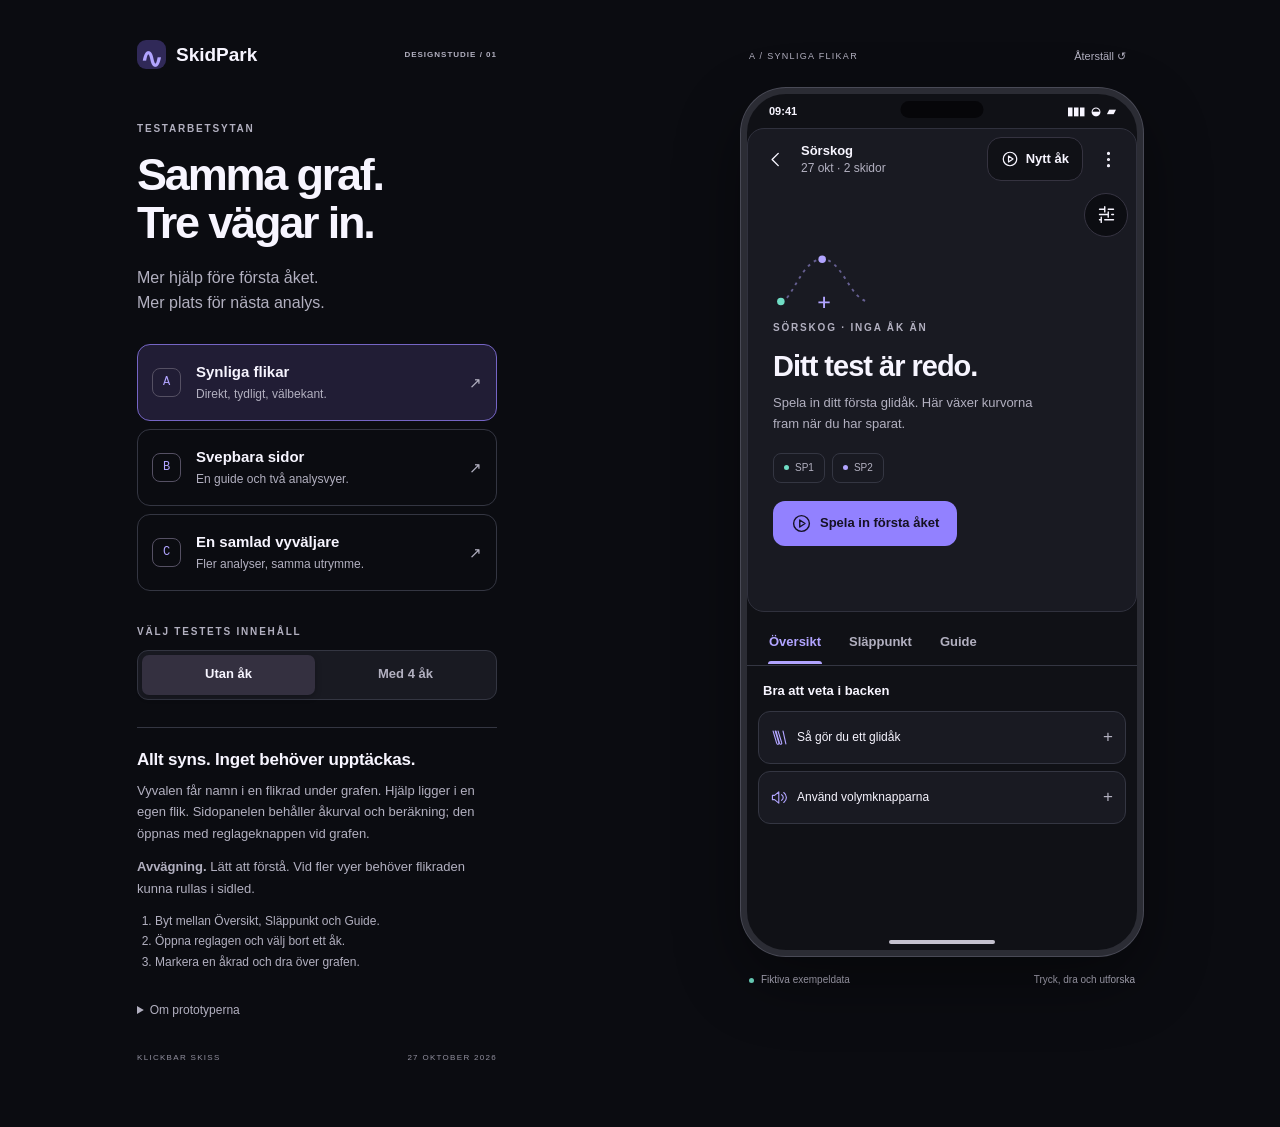
==== docs/product-ux/analysis-prototypes/index.html @ e24ff607 "feat: support apple ios" ====
<!doctype html>
<html lang="sv">
<head>
  <meta charset="utf-8">
  <meta name="viewport" content="width=device-width, initial-scale=1">
  <meta name="theme-color" content="#101116">
  <meta name="description" content="Tre klickbara förslag för SkidParks testarbetsyta. Jämför flikar, svepsidor och en skalbar vyväljare.">
  <title>SkidPark — tre sätt att hitta i analysen</title>
  <link rel="stylesheet" href="styles.css">
  <script src="app.js" defer></script>
</head>
<body>
  <main class="workbench">
    <aside class="brief">
      <a class="brand" href="#a"><span class="brand-symbol">∿</span> SkidPark <span class="eyebrow">DESIGNSTUDIE / 01</span></a>
      <div class="intro"><p class="eyebrow">TESTARBETSYTAN</p><h1>Samma graf.<br>Tre vägar in.</h1><p class="lede">Mer hjälp före första åket.<br>Mer plats för nästa analys.</p></div>
      <nav class="concepts" aria-label="Välj prototyp">
        <button data-concept="a"><span class="concept-number">A</span><span><strong>Synliga flikar</strong><small>Direkt, tydligt, välbekant.</small></span><span class="concept-arrow">↗</span></button>
        <button data-concept="b"><span class="concept-number">B</span><span><strong>Svepbara sidor</strong><small>En guide och två analysvyer.</small></span><span class="concept-arrow">↗</span></button>
        <button data-concept="c"><span class="concept-number">C</span><span><strong>En samlad vyväljare</strong><small>Fler analyser, samma utrymme.</small></span><span class="concept-arrow">↗</span></button>
      </nav>
      <div class="scenario"><span class="eyebrow">VÄLJ TESTETS INNEHÅLL</span><div class="segmented" aria-label="Testets innehåll"><button data-scenario="empty">Utan åk</button><button data-scenario="runs">Med 4 åk</button></div></div>
      <section id="concept-note" class="concept-note" aria-live="polite"></section>
      <details class="study-details"><summary>Om prototyperna</summary><p>Tre alternativa lösningar, inte tre steg i samma flöde. Grafens placering och fördelningen 60/40 mellan graf och nederdel är gemensamma.</p><p>Fiktiva kurvor och värden. Inspelning, GPS, export och beräkningar är inte implementerade. Ingen data sparas.</p><p>Underlaget är aktuell Flutter-kod, projektets produktbeslut och en lokal skärmbild från 26 oktober. Pekgester behöver också provas i appen på en telefon.</p><p>Inspiration: <a href="https://support.strava.com/en-us/articles/15401943/viewing-activities" target="_blank" rel="noreferrer">Stravas väg från översikt till analys</a> och <a href="https://support.garmin.com/en-IE/?faq=Kc8agkXjSE7khwFFdZQuV6" target="_blank" rel="noreferrer">Garmins separata data- och interaktionsytor</a>. Mönster att undersöka, inte validering för SkidPark.</p></details>
      <p class="workbench-footer">KLICKBAR SKISS <span>27 OKTOBER 2026</span></p>
    </aside>
    <section class="preview" aria-label="Klickbar mobilprototyp">
      <div class="preview-caption"><span id="preview-name">A / SYNLIGA FLIKAR</span><button id="reset">Återställ ↺</button></div>
      <div class="phone" id="phone">
        <div class="status-bar" aria-hidden="true"><span>09:41</span><span class="status-island"></span><span>▮▮▮ &nbsp;◒ &nbsp;▰</span></div>
        <div class="app" id="app"></div>
        <div id="overlays"></div>
        <div class="home-indicator" aria-hidden="true"></div>
      </div>
      <div class="preview-foot"><span class="demo-dot"></span> Fiktiva exempeldata <span>Tryck, dra och utforska</span></div>
    </section>
  </main>
</body>
</html>
---- docs/product-ux/analysis-prototypes/styles.css ----
:root {
  color-scheme:dark;
  --canvas:#0b0c11;
  --phone:#101116;
  --surface:#191a22;
  --raised:#20212c;
  --soft:#262735;
  --stroke:#343642;
  --text:#f7f5ff;
  --muted:#b2b0c0;
  --primary:#b1a4ff;
  --primary-soft:#302958;
  --mint:#70ddc5;
  --yellow:#f5c86b;
  --blue:#7db9ff;
}

* {
  box-sizing:border-box;
}

body {
  margin:0;
  background:var(--canvas);
  color:var(--text);
  font:15px/1.45 -apple-system,BlinkMacSystemFont,"Segoe UI",sans-serif;
}

button,input {
  font:inherit;
}

button {
  color:inherit;
  cursor:pointer;
  border:0;
  background:none;
}

button:disabled {
  cursor:default;
  opacity:.4;
}

button:focus-visible,a:focus-visible,summary:focus-visible,input:focus-visible {
  outline:2px solid var(--mint);
  outline-offset:3px;
}

button,a,input {
  -webkit-tap-highlight-color:transparent;
}

a {
  color:var(--primary);
}

svg {
  display:block;
}

button svg {
  width:21px;
  height:21px;
  flex-shrink:0;
}

h1,h2,h3,p {
  margin:0;
}

h2 {
  font-size:25px;
  line-height:1.18;
  letter-spacing:-.6px;
}

h3 {
  font-size:16px;
  line-height:1.3;
}

small {
  font-size:12px;
}

strong {
  font-weight:650;
}

.eyebrow {
  font-size:10px;
  font-weight:700;
  letter-spacing:1.8px;
  color:var(--muted);
}

.workbench {
  max-width:1090px;
  min-height:100vh;
  margin:auto;
  padding:40px 42px;
  display:grid;
  grid-template-columns:360px 402px;
  justify-content:space-between;
  gap:70px;
}

.brand {
  display:flex;
  align-items:center;
  gap:10px;
  color:var(--text);
  text-decoration:none;
  font-weight:750;
  font-size:19px;
}

.brand-symbol {
  display:grid;
  place-items:center;
  background:var(--primary-soft);
  color:var(--primary);
  width:29px;
  height:29px;
  border-radius:9px;
  font-size:27px;
}

.brand .eyebrow {
  margin-left:auto;
  font-size:8px;
  letter-spacing:1px;
}

.intro {
  margin-top:53px;
  margin-bottom:28px;
}

.intro h1 {
  font-size:45px;
  font-weight:600;
  line-height:1.07;
  letter-spacing:-2.2px;
  margin:14px 0 18px;
}

.lede {
  font-size:16px;
  line-height:1.6;
  color:var(--muted);
}

.concepts {
  display:grid;
  gap:8px;
}

.concepts>button {
  text-align:left;
  display:flex;
  align-items:center;
  gap:15px;
  padding:15px 14px;
  border-radius:13px;
  min-height:77px;
  border:1px solid var(--stroke);
  transition:background .15s;
}

.concepts>button:hover {
  background:var(--surface);
}

.concepts>button[aria-pressed=true] {
  border-color:#7565c5;
  background:#211d35;
}

.concept-number {
  width:29px;
  height:29px;
  display:grid;
  place-items:center;
  border:1px solid #555063;
  border-radius:8px;
  color:var(--primary);
  font:500 12px ui-monospace,monospace;
}

.concepts strong {
  font-size:15px;
}

.concepts small {
  display:block;
  color:var(--muted);
  margin-top:3px;
}

.concept-arrow {
  margin-left:auto;
  color:var(--muted);
}

.scenario {
  margin-top:28px;
}

.segmented {
  display:flex;
  padding:4px;
  background:var(--surface);
  border:1px solid var(--stroke);
  border-radius:11px;
  gap:4px;
  margin-top:9px;
}

.segmented button {
  min-height:40px;
  flex:1;
  border-radius:7px;
  color:var(--muted);
  font-size:13px;
  font-weight:600;
}

.segmented button[aria-pressed=true] {
  background:#343040;
  color:var(--text);
  box-shadow:0 2px 6px #0004;
}

.concept-note {
  margin-top:27px;
  padding-top:22px;
  border-top:1px solid var(--stroke);
}

.concept-note h2 {
  font-size:17px;
  letter-spacing:-.2px;
  margin-bottom:10px;
}

.concept-note p {
  color:var(--muted);
  font-size:13px;
  line-height:1.65;
}

.concept-note .tradeoff {
  margin-top:12px;
}

.concept-note ol {
  padding-left:18px;
  font-size:12px;
  color:var(--muted);
  line-height:1.7;
  margin-bottom:0;
}

.study-details {
  margin-top:22px;
  color:var(--muted);
  font-size:12px;
}

.study-details summary {
  cursor:pointer;
  padding:8px 0;
}

.study-details p {
  margin-top:10px;
  line-height:1.6;
}

.workbench-footer {
  font-size:8px;
  letter-spacing:1.3px;
  color:#92909f;
  margin:24px 0;
}

.workbench-footer span {
  float:right;
}

.preview-caption {
  display:flex;
  justify-content:space-between;
  align-items:center;
  margin:0 8px 14px;
  font-size:9px;
  letter-spacing:1.3px;
  color:var(--muted);
}

.preview-caption button {
  font-size:11px;
  letter-spacing:0;
  padding:9px;
}

.phone {
  width:402px;
  height:868px;
  border:6px solid #2b2c34;
  border-radius:45px;
  position:relative;
  overflow:hidden;
  background:var(--phone);
  box-shadow:0 0 0 1px #494a56,0 25px 65px #0006;
}

.status-bar {
  position:absolute;
  top:0;
  left:0;
  right:0;
  height:32px;
  padding:10px 22px 0;
  display:flex;
  justify-content:space-between;
  font-weight:650;
  font-size:11px;
  z-index:1;
}

.status-island {
  height:17px;
  width:83px;
  border-radius:10px;
  background:#060609;
  position:absolute;
  top:7px;
  left:50%;
  transform:translateX(-50%);
}

.app {
  position:absolute;
  top:34px;
  bottom:16px;
  left:0;
  right:0;
  display:flex;
  flex-direction:column;
}

.home-indicator {
  position:absolute;
  bottom:6px;
  left:calc(50% - 53px);
  height:4px;
  width:106px;
  border-radius:3px;
  background:#c4c1ce;
  z-index:30;
}

.preview-foot {
  display:flex;
  align-items:center;
  gap:7px;
  color:var(--muted);
  font-size:10px;
  padding:17px 8px;
}

.preview-foot>span:last-child {
  margin-left:auto;
}

.demo-dot {
  width:5px;
  height:5px;
  background:var(--mint);
  border-radius:50%;
}

.graph-region {
  flex:3;
  min-height:0;
  position:relative;
  border:1px solid #30313d;
  border-radius:17px;
  background:var(--surface);
  overflow:hidden;
}

.topbar {
  position:absolute;
  top:6px;
  left:6px;
  right:6px;
  height:49px;
  display:flex;
  align-items:center;
  gap:3px;
  z-index:3;
}

.icon-button {
  min-width:44px;
  min-height:44px;
  display:inline-flex;
  justify-content:center;
  align-items:center;
  border-radius:14px;
}

.icon-button:hover {
  background:#ffffff0b;
}

.test-name {
  font-size:12px;
  line-height:1.4;
  color:var(--muted);
  flex:1;
}

.test-name strong {
  color:var(--text);
  display:block;
  font-size:13px;
}

.new-run {
  background:var(--phone);
  padding:0 13px;
  display:flex;
  align-items:center;
  gap:7px;
  min-height:44px;
  font-size:13px;
  font-weight:650;
  border-radius:14px;
  border:1px solid #353340;
}

.new-run svg {
  width:18px;
  height:18px;
}

.graph-tools {
  position:absolute;
  right:8px;
  top:64px;
  display:grid;
  gap:7px;
  z-index:3;
}

.tool {
  background:#0b0c11eb;
  border:1px solid #363442;
  border-radius:50%;
  min-width:44px;
  min-height:44px;
}

.tool .badge {
  position:absolute;
  right:-1px;
  top:-2px;
  width:15px;
  height:15px;
  border-radius:50%;
  background:var(--primary);
  color:#151123;
  font-size:9px;
  font-weight:700;
  display:grid;
  place-items:center;
}

.tool {
  position:relative;
}

.chart {
  width:100%;
  height:100%;
  touch-action:none;
  user-select:none;
}

.chart text {
  font-family:-apple-system,BlinkMacSystemFont,sans-serif;
  font-size:10px;
  fill:#b2b0c0;
}

.chart .grid {
  stroke:#444653;
  stroke-width:.7;
  stroke-dasharray:4 5;
}

.chart .curve {
  fill:none;
  stroke-width:2.6;
  stroke-linecap:round;
  stroke-linejoin:round;
  transition:opacity .15s;
}

.chart .curve.dim {
  opacity:.18;
}

.chart .curve.highlight {
  stroke-width:4;
}

.graph-caption {
  position:absolute;
  bottom:12px;
  left:44px;
  color:var(--muted);
  font-size:9px;
  pointer-events:none;
}

.chart-tooltip {
  position:absolute;
  left:49px;
  top:64px;
  background:#0b0c11ed;
  border:1px solid var(--stroke);
  padding:8px 10px;
  border-radius:10px;
  font-size:11px;
  pointer-events:none;
  z-index:2;
  max-width:245px;
}

.chart-tooltip strong {
  color:var(--mint);
}

.lower {
  flex:2;
  min-height:0;
  display:flex;
  flex-direction:column;
  position:relative;
  padding-top:8px;
}

.view-nav {
  display:flex;
  flex-shrink:0;
  min-height:46px;
  align-items:center;
  gap:2px;
  padding:0 9px;
  border-bottom:1px solid var(--stroke);
}

.view-nav button {
  min-height:44px;
  padding:0 13px;
  color:var(--muted);
  font-weight:600;
  font-size:13px;
  position:relative;
  white-space:nowrap;
}

.view-nav button[aria-selected=true] {
  color:var(--primary);
}

.view-nav button[aria-selected=true]:after {
  position:absolute;
  bottom:0;
  left:12px;
  right:12px;
  height:3px;
  border-radius:3px 3px 0 0;
  background:var(--primary);
  content:"";
}

.view-nav .nav-spacer {
  flex:1;
}

.view-nav .icon-button {
  padding:0 8px;
  min-width:44px;
}

.selection-summary {
  min-height:35px;
  display:flex;
  align-items:center;
  gap:7px;
  padding:0 17px;
  color:var(--muted);
  font-size:10px;
  flex-shrink:0;
}

.selection-summary button {
  padding:3px 0;
  color:var(--muted);
  font-size:10px;
  display:flex;
  align-items:center;
  gap:5px;
  min-height:32px;
}

.selection-summary button svg {
  width:12px;
  height:12px;
}

.selection-summary .selection-method {
  margin-left:auto;
  color:var(--primary);
}

.lower-scroll {
  overflow-y:auto;
  overscroll-behavior:contain;
  flex:1;
  min-height:0;
  scrollbar-width:thin;
  padding:0 11px 12px;
  touch-action:pan-y;
}

.run-row {
  display:block;
  text-align:left;
  width:100%;
  padding:12px;
  border:1px solid #30303d;
  background:var(--surface);
  border-radius:13px;
  margin-bottom:7px;
}

.run-row.selected {
  border-color:var(--primary);
  background:#221e33;
}

.run-title {
  display:flex;
  align-items:center;
  gap:8px;
  font-size:13px;
  font-weight:650;
}

.line-symbol {
  width:18px;
  height:3px;
  border-radius:3px;
  flex-shrink:0;
  background:var(--line);
}

.line-symbol.dashed {
  background:repeating-linear-gradient(to right,var(--line),var(--line) 4px,transparent 4px,transparent 7px);
}

.run-title small {
  margin-left:auto;
  font-size:10px;
  font-weight:400;
  color:var(--muted);
}

.run-stats {
  display:flex;
  justify-content:space-between;
  gap:10px;
  margin:10px 0 0 26px;
}

.run-stats label {
  display:block;
  color:var(--muted);
  font-size:9px;
  line-height:1.2;
}

.run-stats span {
  font-size:15px;
  font-variant-numeric:tabular-nums;
}

.run-stats em {
  font-size:9px;
  color:var(--muted);
  font-style:normal;
}

.quality-warning {
  font-size:9px;
  color:var(--yellow);
  margin:7px 0 0 26px;
}

.swipe-nav {
  display:flex;
  align-items:center;
  justify-content:space-between;
  min-height:49px;
  padding:0 8px;
  border-bottom:1px solid var(--stroke);
  flex-shrink:0;
}

.swipe-title {
  display:flex;
  align-items:center;
  flex-direction:column;
  font-size:13px;
  font-weight:600;
  gap:6px;
}

.page-dots {
  display:flex;
  gap:5px;
}

.page-dots i {
  width:4px;
  height:4px;
  border-radius:5px;
  background:#66616f;
}

.page-dots i.active {
  width:16px;
  background:var(--primary);
}

.swipe-nav svg {
  width:18px;
  height:18px;
}

.swipe-hint {
  font-size:9px;
  color:var(--muted);
  text-align:center;
  padding:4px 0 0;
  flex-shrink:0;
}

.view-picker-bar {
  display:flex;
  align-items:center;
  gap:6px;
  padding:3px 11px 8px;
  border-bottom:1px solid var(--stroke);
  flex-shrink:0;
}

.view-picker-trigger {
  display:flex;
  align-items:center;
  gap:9px;
  min-height:44px;
  flex:1;
  padding:0 12px;
  border-radius:10px;
  background:var(--primary-soft);
  text-align:left;
  font-size:13px;
  font-weight:600;
}

.view-picker-trigger svg:last-child {
  margin-left:auto;
  width:15px;
  height:15px;
}

.filter-trigger {
  display:flex;
  align-items:center;
  justify-content:center;
  gap:6px;
  background:var(--surface);
  border:1px solid var(--stroke);
  border-radius:10px;
  min-height:44px;
  font-size:11px;
  padding:0 12px;
}

.filter-trigger svg {
  width:17px;
}

.empty-hero {
  position:absolute;
  inset:74px 25px 20px;
  display:flex;
  flex-direction:column;
  justify-content:center;
  align-items:flex-start;
}

.empty-hero h2 {
  margin:13px 0 10px;
  font-size:29px;
  max-width:280px;
  letter-spacing:-1px;
}

.empty-hero p {
  font-size:13px;
  color:var(--muted);
  max-width:270px;
  line-height:1.6;
}

.empty-art {
  color:var(--primary);
  margin:0 0 12px;
}

.empty-art svg {
  height:62px;
  width:104px;
}

.ski-chips {
  display:flex;
  gap:7px;
  margin:18px 0;
}

.ski-chip {
  display:flex;
  align-items:center;
  gap:6px;
  font-size:10px;
  padding:7px 10px;
  border:1px solid var(--stroke);
  border-radius:8px;
  color:var(--muted);
}

.ski-chip i {
  width:5px;
  height:5px;
  background:var(--mint);
  border-radius:50%;
}

.ski-chip:last-child i {
  background:var(--primary);
}

.primary {
  display:flex;
  align-items:center;
  justify-content:center;
  gap:8px;
  background:#9281ff;
  color:#151123;
  font-weight:700;
  border-radius:12px;
  min-height:45px;
  font-size:13px;
  padding:0 18px;
}

.secondary {
  min-height:44px;
  border:1px solid #555063;
  border-radius:12px;
  padding:0 16px;
  font-weight:600;
  font-size:13px;
}

.text-button {
  min-height:44px;
  color:var(--primary);
  font-size:12px;
  padding:0 8px;
}

.help-title {
  display:flex;
  align-items:center;
  justify-content:space-between;
  padding:6px 5px 11px;
  font-size:13px;
}

.help-card {
  border:1px solid var(--stroke);
  border-radius:12px;
  margin-bottom:7px;
  background:var(--surface);
  overflow:hidden;
}

.help-card summary {
  padding:13px 12px;
  min-height:46px;
  font-size:12px;
  cursor:pointer;
  display:flex;
  align-items:center;
  gap:9px;
  list-style:none;
}

.help-card summary::-webkit-details-marker {
  display:none;
}

.help-card summary:after {
  content:"+";
  margin-left:auto;
  color:var(--muted);
  font-size:17px;
}

.help-card[open] summary:after {
  content:"−";
}

.help-card summary svg {
  width:17px;
  height:17px;
  color:var(--primary);
}

.help-body {
  font-size:12px;
  color:var(--muted);
  padding:0 13px 13px;
  line-height:1.6;
}

.help-body p+p {
  margin-top:8px;
}

.help-body ol {
  padding-left:17px;
  margin:0;
}

.help-body li+li {
  margin-top:5px;
}

.platform-tag {
  display:inline-block;
  font-size:9px;
  border:1px solid #4a435e;
  border-radius:5px;
  padding:2px 6px;
  color:var(--primary);
  margin-bottom:8px;
}

.guide-hero {
  position:absolute;
  inset:77px 25px 19px;
  display:flex;
  flex-direction:column;
  justify-content:center;
}

.guide-hero h2 {
  font-size:32px;
  letter-spacing:-1px;
  margin:12px 0;
}

.guide-hero p {
  color:var(--muted);
  font-size:13px;
  line-height:1.6;
  max-width:280px;
}

.guide-hero .guide-step {
  display:flex;
  gap:11px;
  margin-top:17px;
  align-items:center;
  font-size:12px;
}

.guide-step span {
  display:grid;
  place-items:center;
  flex-shrink:0;
  border-radius:50%;
  width:25px;
  height:25px;
  background:var(--primary-soft);
  color:var(--primary);
  font:500 11px ui-monospace,monospace;
}

.guide-hero .text-button {
  text-align:left;
  padding:0;
  margin-top:8px;
}

.guide-return {
  display:flex;
  align-items:center;
  gap:7px;
  padding:7px 5px 10px;
  min-height:36px;
  font-size:11px;
  color:var(--primary);
}

.guide-return svg {
  width:14px;
  height:14px;
}

.empty-lower {
  padding-top:10px;
}

.empty-inline {
  text-align:center;
  padding:23px 18px;
  color:var(--muted);
  font-size:12px;
}

.empty-inline h3 {
  color:var(--text);
  margin-bottom:8px;
}

.empty-inline .secondary {
  margin-top:15px;
}

.release-intro {
  padding:3px 5px 10px;
  font-size:11px;
  color:var(--muted);
  line-height:1.5;
}

.release-slider {
  padding:9px 6px;
}

.release-slider label {
  display:flex;
  justify-content:space-between;
  font-size:12px;
}

.release-slider output {
  font-variant-numeric:tabular-nums;
  color:var(--primary);
  font-weight:650;
}

.release-slider input {
  width:100%;
  height:35px;
  accent-color:var(--primary);
  margin:4px 0;
  cursor:ew-resize;
}

.release-slider .primary {
  width:100%;
  margin-top:5px;
}

.notice {
  padding:10px 11px;
  border:1px solid #4a4436;
  border-radius:10px;
  background:#f5c86b08;
  color:#e6ca94;
  font-size:10px;
  line-height:1.5;
  margin:6px 0 10px;
}

.release-heading {
  display:flex;
  align-items:center;
  justify-content:space-between;
  gap:4px;
  padding-left:3px;
  font-size:12px;
}

.release-heading button {
  font-size:11px;
  color:var(--primary);
  min-height:35px;
}

.release-result {
  display:flex;
  align-items:center;
  gap:9px;
  padding:12px;
  border-bottom:1px solid var(--stroke);
  font-size:12px;
}

.release-result strong {
  margin-left:auto;
  font-size:14px;
  font-variant-numeric:tabular-nums;
}

.release-result small {
  color:var(--muted);
  font-size:9px;
  display:block;
  margin-top:4px;
}

.overlay {
  position:absolute;
  inset:32px 0 0;
  z-index:20;
}

.scrim {
  position:absolute;
  inset:0;
  background:#050509a8;
  backdrop-filter:blur(2px);
}

.drawer {
  position:absolute;
  right:0;
  top:0;
  bottom:0;
  width:335px;
  max-width:91%;
  background:var(--soft);
  border-left:1px solid #464251;
  display:flex;
  flex-direction:column;
  box-shadow:-15px 0 40px #0006;
  animation:slide-in .18s ease-out;
}

.overlay-header {
  display:flex;
  align-items:center;
  justify-content:space-between;
  min-height:65px;
  padding:10px 12px 8px 20px;
  gap:8px;
  border-bottom:1px solid #45414e;
  flex-shrink:0;
}

.overlay-header h2 {
  font-size:20px;
  letter-spacing:-.4px;
}

.overlay-body {
  padding:19px 17px;
  overflow:auto;
  flex:1;
  min-height:0;
  overscroll-behavior:contain;
}

.panel-note {
  font-size:11px;
  line-height:1.6;
  color:var(--muted);
  margin-bottom:19px;
}

.section-label {
  display:flex;
  justify-content:space-between;
  align-items:center;
  margin-bottom:8px;
  font-size:12px;
  font-weight:650;
}

.section-label button {
  font-size:10px;
  color:var(--primary);
  min-height:34px;
}

.check-row {
  display:flex;
  align-items:center;
  gap:10px;
  min-height:48px;
  font-size:12px;
  border-bottom:1px solid #3e3a49;
  cursor:pointer;
}

.check-row input {
  accent-color:var(--primary);
  width:17px;
  height:17px;
  margin:0;
  flex-shrink:0;
}

.check-row small {
  margin-left:auto;
  font-size:10px;
  color:var(--muted);
}

.drawer-group {
  margin:21px 0;
}

.drawer-group .eyebrow {
  font-size:9px;
  letter-spacing:1px;
}

.switch-row {
  display:flex;
  align-items:center;
  gap:12px;
  min-height:66px;
  border-bottom:1px solid #45404f;
  cursor:pointer;
}

.switch-row strong {
  display:block;
  font-size:12px;
}

.switch-row small {
  display:block;
  font-size:10px;
  color:var(--muted);
  line-height:1.5;
  margin-top:4px;
}

.switch-row input {
  appearance:none;
  -webkit-appearance:none;
  width:35px;
  height:21px;
  flex-shrink:0;
  border:1px solid #797382;
  border-radius:14px;
  margin-left:auto;
  position:relative;
  background:#393442;
  cursor:pointer;
}

.switch-row input:before {
  content:"";
  position:absolute;
  width:13px;
  height:13px;
  left:3px;
  top:3px;
  border-radius:50%;
  background:#b5afbd;
  transition:transform .12s;
}

.switch-row input:checked {
  background:#9281ff;
  border-color:#9281ff;
}

.switch-row input:checked:before {
  background:#211936;
  transform:translateX(14px);
}

.drawer-footer {
  padding:12px 17px 22px;
  border-top:1px solid #45404f;
  background:var(--soft);
  flex-shrink:0;
}

.drawer-footer .primary {
  width:100%;
}

.drawer-footer p {
  font-size:9px;
  color:var(--muted);
  text-align:center;
  margin-top:8px;
}

.expert {
  padding:11px 0;
  font-size:11px;
  color:var(--muted);
  line-height:1.6;
}

.expert summary {
  cursor:pointer;
  padding:8px 0;
}

.expert p {
  margin-top:7px;
}

.bottom-sheet {
  position:absolute;
  bottom:0;
  left:0;
  right:0;
  border-radius:22px 22px 0 0;
  background:var(--soft);
  border-top:1px solid #524b62;
  max-height:92%;
  display:flex;
  flex-direction:column;
  animation:slide-up .18s ease-out;
}

.bottom-sheet .overlay-header {
  border:0;
  min-height:61px;
  padding-top:14px;
}

.sheet-handle {
  width:30px;
  height:3px;
  border-radius:4px;
  background:#746d80;
  margin:10px auto 0;
  flex-shrink:0;
}

.view-choice {
  width:100%;
  display:flex;
  align-items:center;
  text-align:left;
  gap:12px;
  border:1px solid #4a4356;
  background:#201d28;
  border-radius:12px;
  padding:14px;
  margin-bottom:8px;
  min-height:72px;
}

.view-choice.active {
  border-color:var(--primary);
  background:var(--primary-soft);
}

.view-choice .choice-icon {
  display:grid;
  place-items:center;
  width:34px;
  height:34px;
  color:var(--primary);
  background:#ffffff07;
  border-radius:9px;
  flex-shrink:0;
}

.view-choice strong {
  font-size:13px;
  display:block;
}

.view-choice small {
  display:block;
  color:var(--muted);
  font-size:10px;
  line-height:1.5;
  margin-top:4px;
}

.view-choice .checkmark {
  margin-left:auto;
  color:var(--primary);
}

.full-screen {
  position:absolute;
  inset:0;
  background:var(--phone);
  display:flex;
  flex-direction:column;
}

.full-screen .overlay-header {
  border-bottom:1px solid var(--stroke);
}

.full-screen .chart {
  flex:1;
  min-height:0;
}

.full-screen .graph-region {
  margin:8px;
  flex:1;
}

.full-screen .guide-hero {
  position:static;
  padding:25px;
  display:block;
}

.recording-body {
  padding:24px 20px;
  flex:1;
  overflow:auto;
}

.recording-body>p {
  font-size:13px;
  color:var(--muted);
  margin:12px 0 22px;
}

.recording-body .view-choice {
  background:var(--surface);
  border-color:var(--stroke);
}

.recording-body .view-choice.active {
  background:var(--primary-soft);
  border-color:var(--primary);
}

.recording-footer {
  padding:16px 20px 30px;
  border-top:1px solid var(--stroke);
}

.recording-footer .primary {
  width:100%;
}

.recording-clock {
  text-align:center;
  font-size:54px;
  font-weight:500;
  font-variant-numeric:tabular-nums;
  margin:60px 0 12px;
  letter-spacing:-2px;
}

.demo-label {
  text-align:center;
  color:var(--yellow);
  font-size:11px;
}

.help-sheet .overlay-body {
  padding-top:0;
}

.test-info {
  font-size:13px;
  line-height:1.7;
  color:var(--muted);
}

.test-info strong {
  color:var(--text);
  display:block;
  margin:15px 0 3px;
}

.task-link {
  display:flex;
  align-items:center;
  gap:12px;
  width:100%;
  text-align:left;
  min-height:66px;
  padding:12px;
  border:1px solid var(--stroke);
  border-radius:12px;
  background:var(--surface);
  margin-bottom:8px;
}

.task-link svg {
  color:var(--primary);
  width:21px;
}

.task-link strong {
  font-size:12px;
  display:block;
}

.task-link small {
  font-size:10px;
  color:var(--muted);
  display:block;
  margin-top:3px;
}

.task-link .task-arrow {
  margin-left:auto;
  color:var(--muted);
}

.app>.graph-region {
  flex:0 0 60%;
}

.app>.lower {
  flex:0 0 40%;
  touch-action:pan-y;
}

.text-button {
  display:inline-flex;
  align-items:center;
  gap:7px;
}

.view-nav {
  overflow-x:auto;
  scrollbar-width:none;
}

@keyframes slide-in {
  from {
    transform:translateX(50px);
    opacity:.5;
  }
}

@keyframes slide-up {
  from {
    transform:translateY(25px);
    opacity:.5;
  }
}

@media(prefers-reduced-motion:reduce) {
  *,*:before {
    animation:none!important;
    transition:none!important;
  }
}

@media(min-width:1400px) {
  .workbench {
    padding-top:60px;
  }
}

@media(max-width:900px) {
  .workbench {
    padding:25px;
    gap:35px;
    grid-template-columns:minmax(260px,340px) 380px;
  }
  .phone {
    width:380px;
    height:828px;
  }
  .intro h1 {
    font-size:39px;
  }
  .intro {
    margin-top:35px;
  }
  .brand .eyebrow {
    display:none;
  }
}

@media(max-width:720px) {
  .workbench {
    display:flex;
    flex-direction:column;
    align-items:center;
    gap:24px;
    padding:20px 12px;
  }
  .brief {
    width:min(100%,402px);
  }
  .intro {
    margin:24px 0 20px;
  }
  .intro h1 {
    font-size:34px;
    line-height:1.04;
    margin:10px 0;
    letter-spacing:-1.2px;
  }
  .intro h1 br {
    display:none;
  }
  .lede {
    font-size:13px;
  }
  .lede br {
    display:none;
  }
  .concepts {
    display:flex;
    gap:6px;
  }
  .concepts>button {
    flex:1;
    min-width:0;
    min-height:66px;
    padding:10px 8px;
    gap:7px;
    align-items:flex-start;
  }
  .concepts>button strong {
    font-size:11px;
  }
  .concepts>button small {
    display:none;
  }
  .concept-number {
    width:21px;
    height:21px;
    flex-shrink:0;
    font-size:10px;
    border-radius:6px;
  }
  .concept-arrow {
    display:none;
  }
  .scenario {
    margin-top:18px;
  }
  .concept-note {
    margin-top:18px;
    padding-top:15px;
  }
  .concept-note ol {
    display:none;
  }
  .concept-note p {
    font-size:12px;
  }
  .concept-note .tradeoff {
    margin-top:7px;
  }
  .study-details {
    margin-top:8px;
  }
  .workbench-footer {
    display:none;
  }
  .preview {
    width:min(100%,402px);
  }
  .phone {
    width:100%;
    height:min(868px,calc(100svh - 28px));
    min-height:675px;
    border-width:4px;
    border-radius:30px;
  }
  .preview-caption {
    margin-bottom:8px;
  }
  .preview-foot {
    font-size:9px;
  }
  .phone .guide-hero h2 {
    font-size:29px;
  }
  .empty-hero h2 {
    font-size:27px;
  }
}

@media(max-width:370px) {
  .phone {
    min-height:655px;
  }
  .test-name {
    font-size:10px;
  }
  .test-name strong {
    font-size:11px;
  }
  .new-run {
    padding:0 9px;
    font-size:12px;
  }
  .guide-hero,.empty-hero {
    left:20px;
    right:20px;
  }
  .guide-hero .guide-step {
    margin-top:12px;
  }
  .concepts>button {
    padding:9px 6px;
    gap:5px;
  }
}
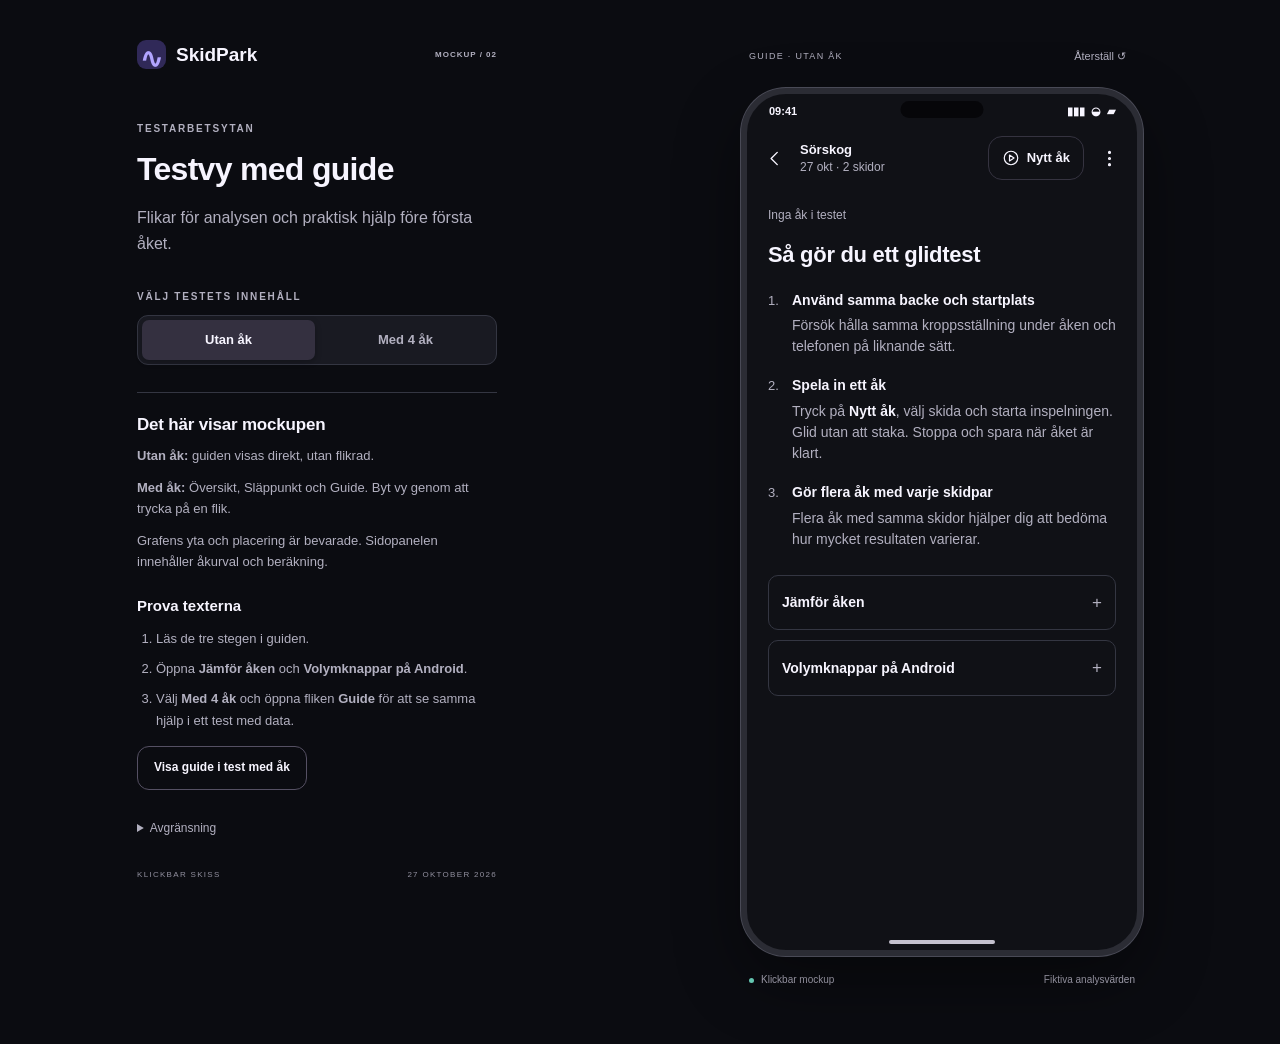
==== commit 49560cd1: "feat: update design of test views" ====
--- a/docs/product-ux/analysis-prototypes/index.html
+++ b/docs/product-ux/analysis-prototypes/index.html
@@ -4,35 +4,31 @@
   <meta charset="utf-8">
   <meta name="viewport" content="width=device-width, initial-scale=1">
   <meta name="theme-color" content="#101116">
-  <meta name="description" content="Tre klickbara förslag för SkidParks testarbetsyta. Jämför flikar, svepsidor och en skalbar vyväljare.">
-  <title>SkidPark — tre sätt att hitta i analysen</title>
+  <meta name="description" content="Klickbar mockup av SkidParks testvy med flikar och en guide för inspelning och analys.">
+  <title>SkidPark — testvy med guide</title>
   <link rel="stylesheet" href="styles.css">
   <script src="app.js" defer></script>
 </head>
 <body>
   <main class="workbench">
     <aside class="brief">
-      <a class="brand" href="#a"><span class="brand-symbol">∿</span> SkidPark <span class="eyebrow">DESIGNSTUDIE / 01</span></a>
-      <div class="intro"><p class="eyebrow">TESTARBETSYTAN</p><h1>Samma graf.<br>Tre vägar in.</h1><p class="lede">Mer hjälp före första åket.<br>Mer plats för nästa analys.</p></div>
-      <nav class="concepts" aria-label="Välj prototyp">
-        <button data-concept="a"><span class="concept-number">A</span><span><strong>Synliga flikar</strong><small>Direkt, tydligt, välbekant.</small></span><span class="concept-arrow">↗</span></button>
-        <button data-concept="b"><span class="concept-number">B</span><span><strong>Svepbara sidor</strong><small>En guide och två analysvyer.</small></span><span class="concept-arrow">↗</span></button>
-        <button data-concept="c"><span class="concept-number">C</span><span><strong>En samlad vyväljare</strong><small>Fler analyser, samma utrymme.</small></span><span class="concept-arrow">↗</span></button>
-      </nav>
+      <a class="brand" href="#empty"><span class="brand-symbol">∿</span> SkidPark <span class="eyebrow">MOCKUP / 02</span></a>
+      <div class="intro"><p class="eyebrow">TESTARBETSYTAN</p><h1>Testvy med guide</h1><p class="lede">Flikar för analysen och praktisk hjälp före första åket.</p></div>
       <div class="scenario"><span class="eyebrow">VÄLJ TESTETS INNEHÅLL</span><div class="segmented" aria-label="Testets innehåll"><button data-scenario="empty">Utan åk</button><button data-scenario="runs">Med 4 åk</button></div></div>
-      <section id="concept-note" class="concept-note" aria-live="polite"></section>
-      <details class="study-details"><summary>Om prototyperna</summary><p>Tre alternativa lösningar, inte tre steg i samma flöde. Grafens placering och fördelningen 60/40 mellan graf och nederdel är gemensamma.</p><p>Fiktiva kurvor och värden. Inspelning, GPS, export och beräkningar är inte implementerade. Ingen data sparas.</p><p>Underlaget är aktuell Flutter-kod, projektets produktbeslut och en lokal skärmbild från 26 oktober. Pekgester behöver också provas i appen på en telefon.</p><p>Inspiration: <a href="https://support.strava.com/en-us/articles/15401943/viewing-activities" target="_blank" rel="noreferrer">Stravas väg från översikt till analys</a> och <a href="https://support.garmin.com/en-IE/?faq=Kc8agkXjSE7khwFFdZQuV6" target="_blank" rel="noreferrer">Garmins separata data- och interaktionsytor</a>. Mönster att undersöka, inte validering för SkidPark.</p></details>
+      <section class="concept-note"><h2>Det här visar mockupen</h2><p><strong>Utan åk:</strong> guiden visas direkt, utan flikrad.</p><p><strong>Med åk:</strong> Översikt, Släppunkt och Guide. Byt vy genom att trycka på en flik.</p><p>Grafens yta och placering är bevarade. Sidopanelen innehåller åkurval och beräkning.</p></section>
+      <section class="review-notes"><h2>Prova texterna</h2><ol><li>Läs de tre stegen i guiden.</li><li>Öppna <strong>Jämför åken</strong> och <strong>Volymknappar på Android</strong>.</li><li>Välj <strong>Med 4 åk</strong> och öppna fliken <strong>Guide</strong> för att se samma hjälp i ett test med data.</li></ol><button data-action="preview-guide" class="secondary">Visa guide i test med åk</button></section>
+      <details class="study-details"><summary>Avgränsning</summary><p>En vidareutveckling av flikförslaget A. Tidigare alternativ med svep och vyväljare har ersatts av den valda riktningen.</p><p>Kurvor och värden är fiktiva. Nytt åk visar en förenklad skärmsekvens. Ingen GPS används och ingen data sparas.</p><p>Guide och ordalydelse är förslag att granska. Appens Flutter-kod är inte ändrad.</p></details>
       <p class="workbench-footer">KLICKBAR SKISS <span>27 OKTOBER 2026</span></p>
     </aside>
     <section class="preview" aria-label="Klickbar mobilprototyp">
-      <div class="preview-caption"><span id="preview-name">A / SYNLIGA FLIKAR</span><button id="reset">Återställ ↺</button></div>
+      <div class="preview-caption"><span id="preview-name">GUIDE · UTAN ÅK</span><button id="reset">Återställ ↺</button></div>
       <div class="phone" id="phone">
         <div class="status-bar" aria-hidden="true"><span>09:41</span><span class="status-island"></span><span>▮▮▮ &nbsp;◒ &nbsp;▰</span></div>
         <div class="app" id="app"></div>
         <div id="overlays"></div>
         <div class="home-indicator" aria-hidden="true"></div>
       </div>
-      <div class="preview-foot"><span class="demo-dot"></span> Fiktiva exempeldata <span>Tryck, dra och utforska</span></div>
+      <div class="preview-foot"><span class="demo-dot"></span> Klickbar mockup <span>Fiktiva analysvärden</span></div>
     </section>
   </main>
 </body>
--- a/docs/product-ux/analysis-prototypes/styles.css
+++ b/docs/product-ux/analysis-prototypes/styles.css
@@ -26,7 +26,7 @@
   font:15px/1.45 -apple-system,BlinkMacSystemFont,"Segoe UI",sans-serif;
 }
 
-button,input {
+button, input {
   font:inherit;
 }
 
@@ -42,12 +42,12 @@
   opacity:.4;
 }
 
-button:focus-visible,a:focus-visible,summary:focus-visible,input:focus-visible {
+button:focus-visible, a:focus-visible, summary:focus-visible, input:focus-visible {
   outline:2px solid var(--mint);
   outline-offset:3px;
 }
 
-button,a,input {
+button, a, input {
   -webkit-tap-highlight-color:transparent;
 }
 
@@ -65,7 +65,7 @@
   flex-shrink:0;
 }
 
-h1,h2,h3,p {
+h1, h2, h3, p {
   margin:0;
 }
 
@@ -152,58 +152,6 @@
   color:var(--muted);
 }
 
-.concepts {
-  display:grid;
-  gap:8px;
-}
-
-.concepts>button {
-  text-align:left;
-  display:flex;
-  align-items:center;
-  gap:15px;
-  padding:15px 14px;
-  border-radius:13px;
-  min-height:77px;
-  border:1px solid var(--stroke);
-  transition:background .15s;
-}
-
-.concepts>button:hover {
-  background:var(--surface);
-}
-
-.concepts>button[aria-pressed=true] {
-  border-color:#7565c5;
-  background:#211d35;
-}
-
-.concept-number {
-  width:29px;
-  height:29px;
-  display:grid;
-  place-items:center;
-  border:1px solid #555063;
-  border-radius:8px;
-  color:var(--primary);
-  font:500 12px ui-monospace,monospace;
-}
-
-.concepts strong {
-  font-size:15px;
-}
-
-.concepts small {
-  display:block;
-  color:var(--muted);
-  margin-top:3px;
-}
-
-.concept-arrow {
-  margin-left:auto;
-  color:var(--muted);
-}
-
 .scenario {
   margin-top:28px;
 }
@@ -249,18 +197,6 @@
   color:var(--muted);
   font-size:13px;
   line-height:1.65;
-}
-
-.concept-note .tradeoff {
-  margin-top:12px;
-}
-
-.concept-note ol {
-  padding-left:18px;
-  font-size:12px;
-  color:var(--muted);
-  line-height:1.7;
-  margin-bottom:0;
 }
 
 .study-details {
@@ -591,10 +527,6 @@
   content:"";
 }
 
-.view-nav .nav-spacer {
-  flex:1;
-}
-
 .view-nav .icon-button {
   padding:0 8px;
   min-width:44px;
@@ -715,101 +647,6 @@
   margin:7px 0 0 26px;
 }
 
-.swipe-nav {
-  display:flex;
-  align-items:center;
-  justify-content:space-between;
-  min-height:49px;
-  padding:0 8px;
-  border-bottom:1px solid var(--stroke);
-  flex-shrink:0;
-}
-
-.swipe-title {
-  display:flex;
-  align-items:center;
-  flex-direction:column;
-  font-size:13px;
-  font-weight:600;
-  gap:6px;
-}
-
-.page-dots {
-  display:flex;
-  gap:5px;
-}
-
-.page-dots i {
-  width:4px;
-  height:4px;
-  border-radius:5px;
-  background:#66616f;
-}
-
-.page-dots i.active {
-  width:16px;
-  background:var(--primary);
-}
-
-.swipe-nav svg {
-  width:18px;
-  height:18px;
-}
-
-.swipe-hint {
-  font-size:9px;
-  color:var(--muted);
-  text-align:center;
-  padding:4px 0 0;
-  flex-shrink:0;
-}
-
-.view-picker-bar {
-  display:flex;
-  align-items:center;
-  gap:6px;
-  padding:3px 11px 8px;
-  border-bottom:1px solid var(--stroke);
-  flex-shrink:0;
-}
-
-.view-picker-trigger {
-  display:flex;
-  align-items:center;
-  gap:9px;
-  min-height:44px;
-  flex:1;
-  padding:0 12px;
-  border-radius:10px;
-  background:var(--primary-soft);
-  text-align:left;
-  font-size:13px;
-  font-weight:600;
-}
-
-.view-picker-trigger svg:last-child {
-  margin-left:auto;
-  width:15px;
-  height:15px;
-}
-
-.filter-trigger {
-  display:flex;
-  align-items:center;
-  justify-content:center;
-  gap:6px;
-  background:var(--surface);
-  border:1px solid var(--stroke);
-  border-radius:10px;
-  min-height:44px;
-  font-size:11px;
-  padding:0 12px;
-}
-
-.filter-trigger svg {
-  width:17px;
-}
-
 .empty-hero {
   position:absolute;
   inset:74px 25px 20px;
@@ -831,44 +668,6 @@
   color:var(--muted);
   max-width:270px;
   line-height:1.6;
-}
-
-.empty-art {
-  color:var(--primary);
-  margin:0 0 12px;
-}
-
-.empty-art svg {
-  height:62px;
-  width:104px;
-}
-
-.ski-chips {
-  display:flex;
-  gap:7px;
-  margin:18px 0;
-}
-
-.ski-chip {
-  display:flex;
-  align-items:center;
-  gap:6px;
-  font-size:10px;
-  padding:7px 10px;
-  border:1px solid var(--stroke);
-  border-radius:8px;
-  color:var(--muted);
-}
-
-.ski-chip i {
-  width:5px;
-  height:5px;
-  background:var(--mint);
-  border-radius:50%;
-}
-
-.ski-chip:last-child i {
-  background:var(--primary);
 }
 
 .primary {
@@ -901,14 +700,6 @@
   padding:0 8px;
 }
 
-.help-title {
-  display:flex;
-  align-items:center;
-  justify-content:space-between;
-  padding:6px 5px 11px;
-  font-size:13px;
-}
-
 .help-card {
   border:1px solid var(--stroke);
   border-radius:12px;
@@ -977,72 +768,6 @@
   padding:2px 6px;
   color:var(--primary);
   margin-bottom:8px;
-}
-
-.guide-hero {
-  position:absolute;
-  inset:77px 25px 19px;
-  display:flex;
-  flex-direction:column;
-  justify-content:center;
-}
-
-.guide-hero h2 {
-  font-size:32px;
-  letter-spacing:-1px;
-  margin:12px 0;
-}
-
-.guide-hero p {
-  color:var(--muted);
-  font-size:13px;
-  line-height:1.6;
-  max-width:280px;
-}
-
-.guide-hero .guide-step {
-  display:flex;
-  gap:11px;
-  margin-top:17px;
-  align-items:center;
-  font-size:12px;
-}
-
-.guide-step span {
-  display:grid;
-  place-items:center;
-  flex-shrink:0;
-  border-radius:50%;
-  width:25px;
-  height:25px;
-  background:var(--primary-soft);
-  color:var(--primary);
-  font:500 11px ui-monospace,monospace;
-}
-
-.guide-hero .text-button {
-  text-align:left;
-  padding:0;
-  margin-top:8px;
-}
-
-.guide-return {
-  display:flex;
-  align-items:center;
-  gap:7px;
-  padding:7px 5px 10px;
-  min-height:36px;
-  font-size:11px;
-  color:var(--primary);
-}
-
-.guide-return svg {
-  width:14px;
-  height:14px;
-}
-
-.empty-lower {
-  padding-top:10px;
 }
 
 .empty-inline {
@@ -1443,12 +1168,6 @@
   flex:1;
 }
 
-.full-screen .guide-hero {
-  position:static;
-  padding:25px;
-  display:block;
-}
-
 .recording-body {
   padding:24px 20px;
   flex:1;
@@ -1493,10 +1212,6 @@
   text-align:center;
   color:var(--yellow);
   font-size:11px;
-}
-
-.help-sheet .overlay-body {
-  padding-top:0;
 }
 
 .test-info {
@@ -1567,6 +1282,181 @@
   scrollbar-width:none;
 }
 
+.intro h1 {
+  font-size: 32px;
+  line-height: 1.15;
+  letter-spacing: -.7px;
+}
+
+.concept-note p+p {
+  margin-top: 10px;
+}
+
+.review-notes {
+  margin-top: 25px;
+}
+
+.review-notes h2 {
+  font-size: 15px;
+  letter-spacing: 0;
+}
+
+.review-notes ol {
+  padding-left: 19px;
+  color: var(--muted);
+  font-size: 13px;
+  line-height: 1.7;
+}
+
+.review-notes li+li {
+  margin-top: 8px;
+}
+
+.review-notes .secondary {
+  font-size: 12px;
+}
+
+.guide-screen {
+  flex: 1;
+  min-height: 0;
+  display: flex;
+  flex-direction: column;
+  position: relative;
+}
+
+.guide-scroll {
+  margin-top: 66px;
+  padding: 13px 21px 28px;
+  overflow-y: auto;
+  overscroll-behavior: contain;
+  scrollbar-width: thin;
+  flex: 1;
+  min-height: 0;
+}
+
+.guide-context {
+  font-size: 12px;
+  color: var(--muted);
+  margin-bottom: 17px;
+}
+
+.guide-instructions h2 {
+  font-size: 22px;
+  line-height: 1.25;
+  font-weight: 650;
+  letter-spacing: -.3px;
+}
+
+.guide-steps {
+  list-style: none;
+  counter-reset: guide-step;
+  padding: 0;
+  margin: 22px 0 25px;
+}
+
+.guide-steps li {
+  counter-increment: guide-step;
+  position: relative;
+  padding-left: 24px;
+}
+
+.guide-steps li:before {
+  content: counter(guide-step) ".";
+  position: absolute;
+  left: 0;
+  top: 1px;
+  color: var(--muted);
+  font-size: 13px;
+  font-variant-numeric: tabular-nums;
+}
+
+.guide-steps li+li {
+  margin-top: 19px;
+}
+
+.guide-steps h3 {
+  font-size: 14px;
+  font-weight: 650;
+  line-height: 1.4;
+}
+
+.guide-steps p {
+  margin-top: 5px;
+  color: var(--muted);
+  font-size: 14px;
+  line-height: 1.5;
+}
+
+.guide-steps p strong {
+  color: var(--text);
+  font-weight: 550;
+}
+
+.guide-region {
+  background: var(--phone);
+  border-color: transparent;
+}
+
+.guide-instructions-scroll {
+  position: absolute;
+  inset: 68px 0 0;
+  overflow-y: auto;
+  overscroll-behavior: contain;
+  scrollbar-width: thin;
+  padding: 12px 21px 18px;
+}
+
+.guide-details {
+  padding: 14px 17px 20px;
+}
+
+[data-guide-section] {
+  background: transparent;
+  border-radius: 10px;
+  margin-bottom: 10px;
+}
+
+[data-guide-section] summary {
+  font-size: 14px;
+  font-weight: 600;
+  line-height: 1.4;
+  padding: 15px 13px;
+  min-height: 51px;
+}
+
+[data-guide-section] summary:after {
+  font-weight: 400;
+}
+
+[data-guide-section] .help-body {
+  font-size: 14px;
+  line-height: 1.55;
+  padding: 0 13px 17px;
+}
+
+[data-guide-section] .help-body h3 {
+  font-size: 14px;
+  color: var(--text);
+  margin-top: 18px;
+  margin-bottom: 5px;
+  font-weight: 600;
+}
+
+[data-guide-section] .help-body h3:first-child {
+  margin-top: 1px;
+}
+
+[data-guide-section] .help-body strong {
+  color: var(--text);
+  font-weight: 550;
+}
+
+.platform-note {
+  padding-top: 13px;
+  border-top: 1px solid var(--stroke);
+  margin-top: 19px !important;
+}
+
 @keyframes slide-in {
   from {
     transform:translateX(50px);
@@ -1582,7 +1472,7 @@
 }
 
 @media(prefers-reduced-motion:reduce) {
-  *,*:before {
+  *, *:before {
     animation:none!important;
     transition:none!important;
   }
@@ -1644,34 +1534,7 @@
   .lede br {
     display:none;
   }
-  .concepts {
-    display:flex;
-    gap:6px;
-  }
-  .concepts>button {
-    flex:1;
-    min-width:0;
-    min-height:66px;
-    padding:10px 8px;
-    gap:7px;
-    align-items:flex-start;
-  }
-  .concepts>button strong {
-    font-size:11px;
-  }
-  .concepts>button small {
-    display:none;
-  }
-  .concept-number {
-    width:21px;
-    height:21px;
-    flex-shrink:0;
-    font-size:10px;
-    border-radius:6px;
-  }
-  .concept-arrow {
-    display:none;
-  }
+
   .scenario {
     margin-top:18px;
   }
@@ -1679,15 +1542,11 @@
     margin-top:18px;
     padding-top:15px;
   }
-  .concept-note ol {
-    display:none;
-  }
+
   .concept-note p {
     font-size:12px;
   }
-  .concept-note .tradeoff {
-    margin-top:7px;
-  }
+
   .study-details {
     margin-top:8px;
   }
@@ -1710,9 +1569,7 @@
   .preview-foot {
     font-size:9px;
   }
-  .phone .guide-hero h2 {
-    font-size:29px;
-  }
+
   .empty-hero h2 {
     font-size:27px;
   }
@@ -1732,15 +1589,9 @@
     padding:0 9px;
     font-size:12px;
   }
-  .guide-hero,.empty-hero {
+  .empty-hero {
     left:20px;
     right:20px;
   }
-  .guide-hero .guide-step {
-    margin-top:12px;
-  }
-  .concepts>button {
-    padding:9px 6px;
-    gap:5px;
-  }
-}
+
+}
